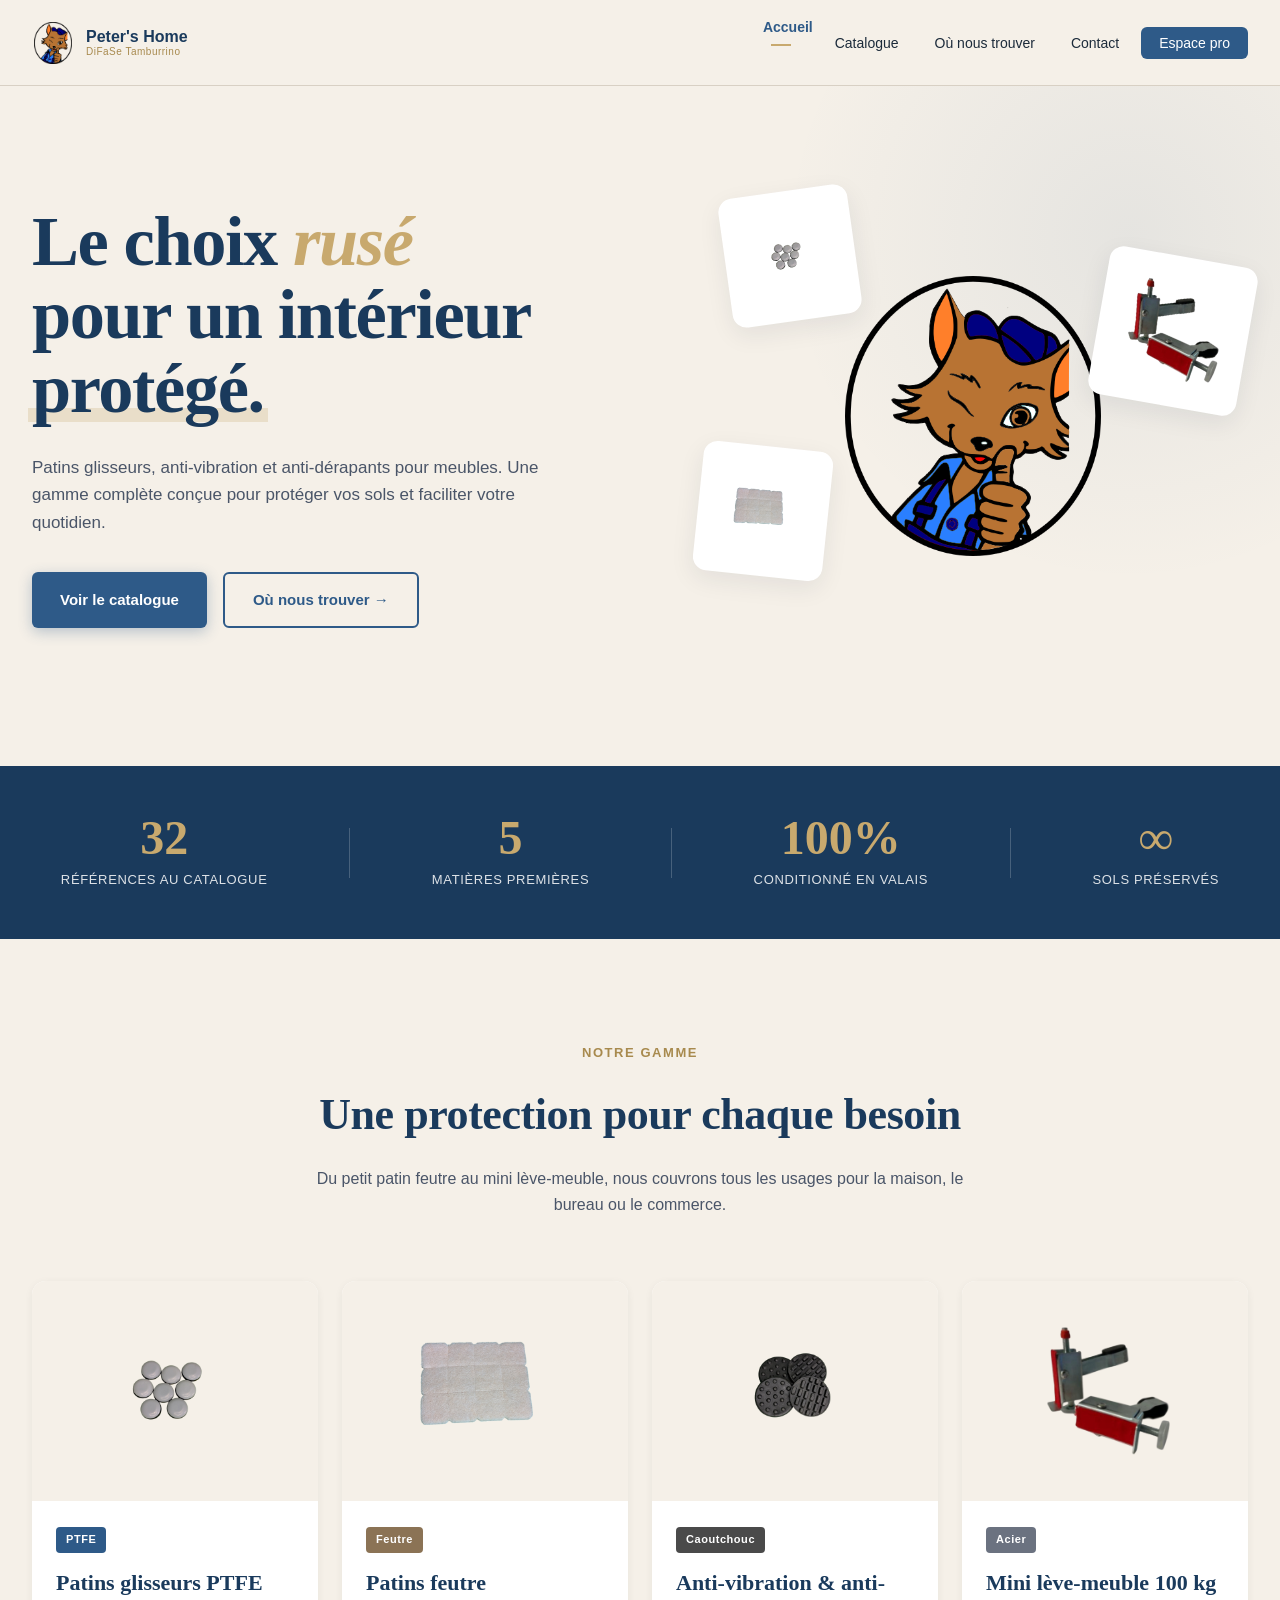
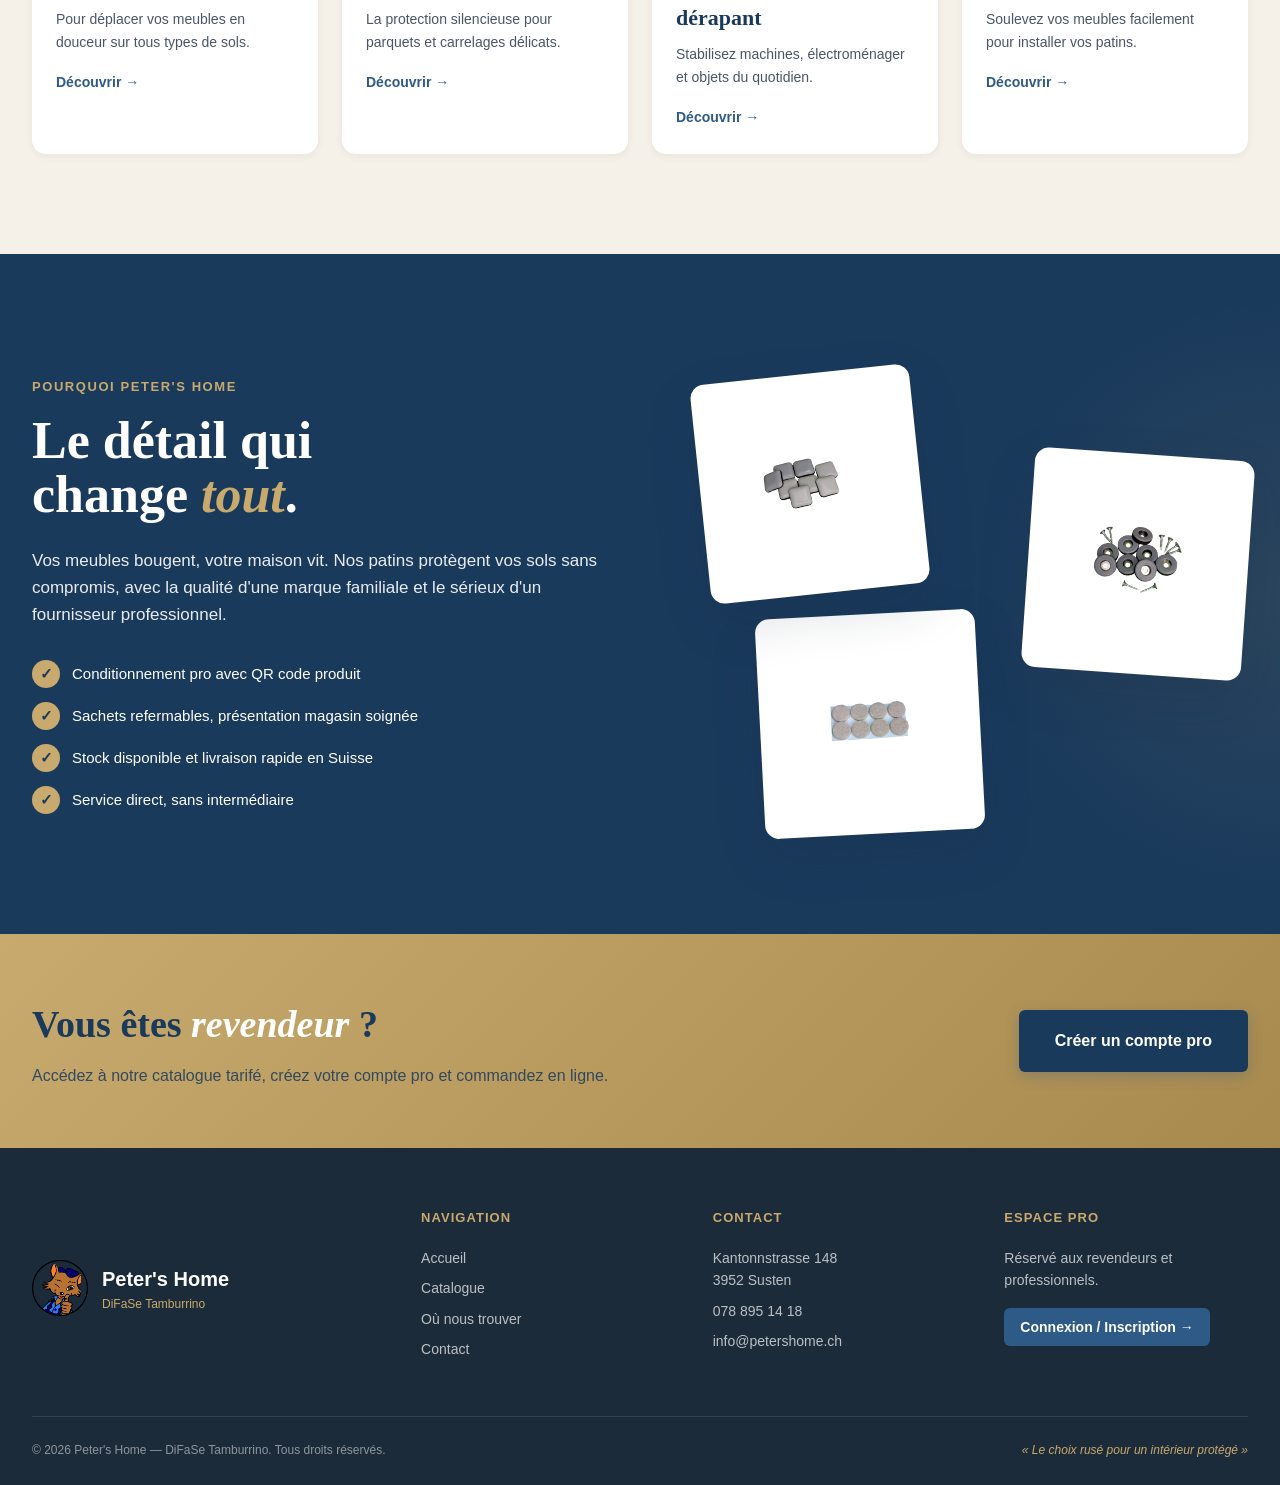
==== index.html @ 97f41632 "Premier envoie du site Peter's Home" ====
<!DOCTYPE html>
<html lang="fr">
<head>
<meta charset="UTF-8">
<meta name="viewport" content="width=device-width, initial-scale=1.0">
<title>Peter's Home — Le choix rusé pour un intérieur protégé</title>
<meta name="description" content="Peter's Home : patins glisseurs, anti-vibration et anti-dérapants pour meubles. Protection des sols, fabriqués en Suisse.">
<link rel="icon" type="image/png" href="img/logo.png">
<link rel="stylesheet" href="styles.css">
</head>
<body>

<!-- NAV -->
<nav class="nav">
  <a href="index.html" class="nav__brand">
    <img src="img/logo.png" alt="Peter's Home" class="nav__logo">
    <div class="nav__brand-text">
      <span class="nav__title">Peter's Home</span>
      <span class="nav__subtitle">DiFaSe Tamburrino</span>
    </div>
  </a>
  <ul class="nav__menu">
    <li><a href="index.html" class="nav__link nav__link--active">Accueil</a></li>
    <li><a href="catalogue.html" class="nav__link">Catalogue</a></li>
    <li><a href="ou-nous-trouver.html" class="nav__link">Où nous trouver</a></li>
    <li><a href="contact.html" class="nav__link">Contact</a></li>
    <li><a href="pro.html" class="nav__link nav__link--pro">Espace pro</a></li>
  </ul>
  <button class="nav__burger" aria-label="Menu">
    <span></span><span></span><span></span>
  </button>
</nav>

<!-- HERO -->
<section class="hero">
  <div class="hero__bg-shape"></div>
  <div class="hero__container">
    <div class="hero__content">
      <h1 class="hero__title">
        Le choix <em>rusé</em><br>
        pour un intérieur<br>
        <span class="hero__title-accent">protégé.</span>
      </h1>
      <p class="hero__desc">
        Patins glisseurs, anti-vibration et anti-dérapants pour meubles.
        Une gamme complète conçue pour protéger vos sols et faciliter votre quotidien.
      </p>
      <div class="hero__cta">
        <a href="catalogue.html" class="btn btn--primary">Voir le catalogue</a>
        <a href="ou-nous-trouver.html" class="btn btn--ghost">Où nous trouver →</a>
      </div>
    </div>
    <div class="hero__visual">
      <div class="hero__fox">
        <img src="img/logo.png" alt="Mascotte Peter's Home">
      </div>
      <div class="hero__product hero__product--1">
        <img src="img/020.png" alt="">
      </div>
      <div class="hero__product hero__product--2">
        <img src="img/440.png" alt="">
      </div>
      <div class="hero__product hero__product--3">
        <img src="img/700.png" alt="">
      </div>
    </div>
  </div>
</section>

<!-- STATS / TRUST -->
<section class="trust">
  <div class="trust__container">
    <div class="trust__item">
      <div class="trust__number">32</div>
      <div class="trust__label">Références au catalogue</div>
    </div>
    <div class="trust__divider"></div>
    <div class="trust__item">
      <div class="trust__number">5</div>
      <div class="trust__label">Matières premières</div>
    </div>
    <div class="trust__divider"></div>
    <div class="trust__item">
      <div class="trust__number">100%</div>
      <div class="trust__label">Conditionné en Valais</div>
    </div>
    <div class="trust__divider"></div>
    <div class="trust__item">
      <div class="trust__number">∞</div>
      <div class="trust__label">Sols préservés</div>
    </div>
  </div>
</section>

<!-- CATEGORIES -->
<section class="categories">
  <div class="categories__container">
    <header class="section-header">
      <span class="section-header__eyebrow">Notre gamme</span>
      <h2 class="section-header__title">Une protection pour chaque besoin</h2>
      <p class="section-header__desc">
        Du petit patin feutre au mini lève-meuble, nous couvrons tous les usages
        pour la maison, le bureau ou le commerce.
      </p>
    </header>

    <div class="cat-grid">
      <a href="catalogue.html#ptfe" class="cat-card">
        <div class="cat-card__image">
          <img src="img/020.png" alt="">
        </div>
        <div class="cat-card__content">
          <span class="cat-card__tag cat-card__tag--ptfe">PTFE</span>
          <h3 class="cat-card__title">Patins glisseurs PTFE</h3>
          <p class="cat-card__desc">Pour déplacer vos meubles en douceur sur tous types de sols.</p>
          <span class="cat-card__link">Découvrir →</span>
        </div>
      </a>

      <a href="catalogue.html#feutre" class="cat-card">
        <div class="cat-card__image">
          <img src="img/440.png" alt="">
        </div>
        <div class="cat-card__content">
          <span class="cat-card__tag cat-card__tag--feutre">Feutre</span>
          <h3 class="cat-card__title">Patins feutre</h3>
          <p class="cat-card__desc">La protection silencieuse pour parquets et carrelages délicats.</p>
          <span class="cat-card__link">Découvrir →</span>
        </div>
      </a>

      <a href="catalogue.html#protection" class="cat-card">
        <div class="cat-card__image">
          <img src="img/635.png" alt="">
        </div>
        <div class="cat-card__content">
          <span class="cat-card__tag cat-card__tag--caoutchouc">Caoutchouc</span>
          <h3 class="cat-card__title">Anti-vibration & anti-dérapant</h3>
          <p class="cat-card__desc">Stabilisez machines, électroménager et objets du quotidien.</p>
          <span class="cat-card__link">Découvrir →</span>
        </div>
      </a>

      <a href="catalogue.html#accessoires" class="cat-card">
        <div class="cat-card__image">
          <img src="img/700.png" alt="">
        </div>
        <div class="cat-card__content">
          <span class="cat-card__tag cat-card__tag--acier">Acier</span>
          <h3 class="cat-card__title">Mini lève-meuble 100 kg</h3>
          <p class="cat-card__desc">Soulevez vos meubles facilement pour installer vos patins.</p>
          <span class="cat-card__link">Découvrir →</span>
        </div>
      </a>
    </div>
  </div>
</section>

<!-- WHY -->
<section class="why">
  <div class="why__container">
    <div class="why__content">
      <span class="section-header__eyebrow section-header__eyebrow--light">Pourquoi Peter's Home</span>
      <h2 class="why__title">Le détail qui<br>change <em>tout</em>.</h2>
      <p class="why__desc">
        Vos meubles bougent, votre maison vit. Nos patins protègent vos sols sans compromis,
        avec la qualité d'une marque familiale et le sérieux d'un fournisseur professionnel.
      </p>
      <ul class="why__list">
        <li><span class="why__check">✓</span> Conditionnement pro avec QR code produit</li>
        <li><span class="why__check">✓</span> Sachets refermables, présentation magasin soignée</li>
        <li><span class="why__check">✓</span> Stock disponible et livraison rapide en Suisse</li>
        <li><span class="why__check">✓</span> Service direct, sans intermédiaire</li>
      </ul>
    </div>
    <div class="why__visual">
      <div class="why__visual-card why__visual-card--1">
        <img src="img/130.png" alt="Patins glisseurs carrés">
      </div>
      <div class="why__visual-card why__visual-card--2">
        <img src="img/125.png" alt="Patins à visser">
      </div>
      <div class="why__visual-card why__visual-card--3">
        <img src="img/417.png" alt="Patins feutre">
      </div>
    </div>
  </div>
</section>

<!-- CTA -->
<section class="cta-band">
  <div class="cta-band__container">
    <div class="cta-band__content">
      <h2 class="cta-band__title">Vous êtes <span class="cta-band__highlight">revendeur</span> ?</h2>
      <p class="cta-band__desc">
        Accédez à notre catalogue tarifé, créez votre compte pro et commandez en ligne.
      </p>
    </div>
    <a href="pro.html" class="btn btn--primary btn--large">Créer un compte pro</a>
  </div>
</section>

<!-- FOOTER -->
<footer class="footer">
  <div class="footer__container">
    <div class="footer__brand">
      <img src="img/logo.png" alt="" class="footer__logo">
      <div>
        <div class="footer__brand-name">Peter's Home</div>
        <div class="footer__brand-sub">DiFaSe Tamburrino</div>
      </div>
    </div>
    <div class="footer__col">
      <h4 class="footer__col-title">Navigation</h4>
      <a href="index.html">Accueil</a>
      <a href="catalogue.html">Catalogue</a>
      <a href="ou-nous-trouver.html">Où nous trouver</a>
      <a href="contact.html">Contact</a>
    </div>
    <div class="footer__col">
      <h4 class="footer__col-title">Contact</h4>
      <p>Kantonnstrasse 148<br>3952 Susten</p>
      <p>078 895 14 18</p>
      <a href="mailto:info@petershome.ch">info@petershome.ch</a>
    </div>
    <div class="footer__col">
      <h4 class="footer__col-title">Espace pro</h4>
      <p>Réservé aux revendeurs et professionnels.</p>
      <a href="pro.html" class="footer__pro-btn">Connexion / Inscription →</a>
    </div>
  </div>
  <div class="footer__bottom">
    <p>© 2026 Peter's Home — DiFaSe Tamburrino. Tous droits réservés.</p>
    <p class="footer__tagline">« Le choix rusé pour un intérieur protégé »</p>
  </div>
</footer>

<script src="script.js"></script>
</body>
</html>
---- styles.css ----
/* ============================================
   PETER'S HOME — Site web
   Charte : bleu, beige, accent or — touche renarde
   ============================================ */

/* ===== Variables ===== */
:root {
  --bleu:        #2E5A88;
  --bleu-fonce:  #1A3A5C;
  --bleu-clair:  #4A7BB0;
  --beige:       #F5F0E8;
  --beige-2:     #EDE8DE;
  --or:          #C8A96E;
  --or-fonce:    #A88A4E;
  --texte:       #1C2B3A;
  --texte-2:     #4A5568;
  --gris-ligne:  #D8D0C4;
  --blanc:       #FFFFFF;
  --orange-fox:  #E8731F;
  --noir-fox:    #1A1A1A;

  --font-display: 'Georgia', 'Playfair Display', serif;
  --font-body: -apple-system, BlinkMacSystemFont, 'Segoe UI', sans-serif;

  --radius:      6px;
  --radius-lg:   14px;
  --shadow-sm:   0 2px 8px rgba(28, 43, 58, 0.06);
  --shadow:      0 8px 24px rgba(28, 43, 58, 0.08);
  --shadow-lg:   0 20px 50px rgba(28, 43, 58, 0.15);
}

/* ===== Reset ===== */
*, *::before, *::after { box-sizing: border-box; margin: 0; padding: 0; }

html { scroll-behavior: smooth; }

body {
  font-family: var(--font-body);
  color: var(--texte);
  background: var(--beige);
  line-height: 1.6;
  overflow-x: hidden;
}

img { max-width: 100%; height: auto; display: block; }
a { color: inherit; text-decoration: none; }
ul { list-style: none; }
button { font: inherit; cursor: pointer; border: none; background: none; }

/* ===== NAVBAR ===== */
.nav {
  position: sticky;
  top: 0;
  z-index: 100;
  background: rgba(245, 240, 232, 0.95);
  backdrop-filter: blur(12px);
  -webkit-backdrop-filter: blur(12px);
  border-bottom: 1px solid var(--gris-ligne);
  padding: 14px 32px;
  display: flex;
  align-items: center;
  justify-content: space-between;
}

.nav__brand {
  display: flex;
  align-items: center;
  gap: 12px;
}

.nav__logo {
  width: 42px;
  height: 42px;
  object-fit: contain;
}

.nav__brand-text { display: flex; flex-direction: column; line-height: 1.1; }
.nav__title { font-weight: 700; font-size: 16px; color: var(--bleu-fonce); }
.nav__subtitle { font-size: 10px; color: var(--or-fonce); letter-spacing: 0.05em; }

.nav__menu {
  display: flex;
  gap: 8px;
  align-items: center;
}

.nav__link {
  padding: 8px 14px;
  font-size: 14px;
  font-weight: 500;
  color: var(--texte);
  border-radius: var(--radius);
  transition: all 0.2s;
}

.nav__link:hover { background: var(--beige-2); color: var(--bleu); }
.nav__link--active { color: var(--bleu); font-weight: 600; }
.nav__link--active::after {
  content: '';
  display: block;
  width: 20px;
  height: 2px;
  background: var(--or);
  margin: 4px auto 0;
}

.nav__link--pro {
  background: var(--bleu);
  color: var(--blanc) !important;
  padding: 8px 18px;
}
.nav__link--pro:hover { background: var(--bleu-fonce); }

.nav__burger { display: none; }

/* ===== HERO ===== */
.hero {
  position: relative;
  overflow: hidden;
  padding: 80px 32px 100px;
}

.hero__bg-shape {
  position: absolute;
  top: -200px;
  right: -200px;
  width: 700px;
  height: 700px;
  background: radial-gradient(circle, rgba(46, 90, 136, 0.08) 0%, transparent 70%);
  border-radius: 50%;
  z-index: 0;
}

.hero__container {
  max-width: 1280px;
  margin: 0 auto;
  display: grid;
  grid-template-columns: 1.1fr 1fr;
  gap: 60px;
  align-items: center;
  position: relative;
  z-index: 1;
}

.hero__eyebrow {
  display: inline-block;
  font-size: 13px;
  font-weight: 600;
  color: var(--or-fonce);
  letter-spacing: 0.1em;
  text-transform: uppercase;
  margin-bottom: 24px;
  animation: fadeUp 0.6s ease-out;
}

.hero__title {
  font-family: var(--font-display);
  font-size: clamp(38px, 5.5vw, 72px);
  line-height: 1.05;
  font-weight: 700;
  color: var(--bleu-fonce);
  margin-bottom: 28px;
  letter-spacing: -0.02em;
  animation: fadeUp 0.7s ease-out 0.1s both;
}

.hero__title em {
  font-style: italic;
  color: var(--or);
}

.hero__title-accent {
  position: relative;
  display: inline-block;
}

.hero__title-accent::after {
  content: '';
  position: absolute;
  bottom: 4px;
  left: -4px;
  right: -4px;
  height: 14px;
  background: var(--or);
  opacity: 0.25;
  z-index: -1;
}

.hero__desc {
  font-size: 17px;
  color: var(--texte-2);
  max-width: 520px;
  margin-bottom: 36px;
  animation: fadeUp 0.7s ease-out 0.2s both;
}

.hero__cta {
  display: flex;
  gap: 16px;
  flex-wrap: wrap;
  animation: fadeUp 0.7s ease-out 0.3s both;
}

.btn {
  display: inline-flex;
  align-items: center;
  justify-content: center;
  padding: 14px 28px;
  font-size: 15px;
  font-weight: 600;
  border-radius: var(--radius);
  transition: all 0.2s;
  cursor: pointer;
}

.btn--primary {
  background: var(--bleu);
  color: var(--blanc);
  box-shadow: 0 4px 14px rgba(46, 90, 136, 0.3);
}
.btn--primary:hover {
  background: var(--bleu-fonce);
  transform: translateY(-2px);
  box-shadow: 0 8px 20px rgba(46, 90, 136, 0.35);
}

.btn--ghost {
  background: transparent;
  color: var(--bleu);
  border: 2px solid var(--bleu);
}
.btn--ghost:hover { background: var(--bleu); color: var(--blanc); }

.btn--large { padding: 18px 36px; font-size: 16px; }

/* Hero visual */
.hero__visual {
  position: relative;
  height: 500px;
  animation: fadeUp 0.8s ease-out 0.4s both;
}

.hero__fox {
  position: absolute;
  top: 50%;
  left: 50%;
  width: 280px;
  height: 280px;
  transform: translate(-50%, -50%);
  z-index: 2;
  animation: floatLogo 6s ease-in-out infinite;
}

.hero__fox img { width: 100%; height: 100%; object-fit: contain; }

.hero__product {
  position: absolute;
  background: var(--blanc);
  border-radius: var(--radius-lg);
  padding: 18px;
  box-shadow: var(--shadow);
  width: 130px;
  height: 130px;
  display: flex;
  align-items: center;
  justify-content: center;
  z-index: 3;
}
.hero__product img {
  max-width: 100%;
  max-height: 100%;
  object-fit: contain;
}

.hero__product--1 {
  top: 5%;
  left: 5%;
  transform: rotate(-8deg);
  animation: floatA 5s ease-in-out infinite;
}

.hero__product--2 {
  bottom: 18%;
  left: 0;
  transform: rotate(6deg);
  animation: floatB 5.5s ease-in-out infinite;
}

.hero__product--3 {
  top: 18%;
  right: 0;
  width: 150px;
  height: 150px;
  transform: rotate(10deg);
  animation: floatC 5s ease-in-out infinite;
}

@keyframes fadeUp {
  from { opacity: 0; transform: translateY(20px); }
  to { opacity: 1; transform: translateY(0); }
}
@keyframes floatLogo {
  0%, 100% { transform: translate(-50%, -50%) rotate(0deg); }
  50% { transform: translate(-50%, -55%) rotate(2deg); }
}
@keyframes floatA {
  0%, 100% { transform: rotate(-8deg) translateY(0); }
  50% { transform: rotate(-8deg) translateY(-12px); }
}
@keyframes floatB {
  0%, 100% { transform: rotate(6deg) translateY(0); }
  50% { transform: rotate(6deg) translateY(-10px); }
}
@keyframes floatC {
  0%, 100% { transform: rotate(10deg) translateY(0); }
  50% { transform: rotate(10deg) translateY(-14px); }
}

/* ===== TRUST ===== */
.trust {
  background: var(--bleu-fonce);
  padding: 48px 32px;
  color: var(--blanc);
}

.trust__container {
  max-width: 1280px;
  margin: 0 auto;
  display: flex;
  align-items: center;
  justify-content: space-around;
  gap: 24px;
}

.trust__item { text-align: center; }
.trust__number {
  font-family: var(--font-display);
  font-size: 48px;
  font-weight: 700;
  color: var(--or);
  line-height: 1;
}
.trust__label {
  font-size: 13px;
  color: var(--blanc);
  margin-top: 8px;
  opacity: 0.85;
  letter-spacing: 0.05em;
  text-transform: uppercase;
}

.trust__divider {
  width: 1px;
  height: 50px;
  background: rgba(255, 255, 255, 0.2);
}

/* ===== SECTION HEADER ===== */
.section-header {
  text-align: center;
  max-width: 700px;
  margin: 0 auto 64px;
}

.section-header__eyebrow {
  display: inline-block;
  font-size: 13px;
  font-weight: 600;
  color: var(--or-fonce);
  letter-spacing: 0.12em;
  text-transform: uppercase;
  margin-bottom: 16px;
}
.section-header__eyebrow--light { color: var(--or); }

.section-header__title {
  font-family: var(--font-display);
  font-size: clamp(30px, 4vw, 44px);
  font-weight: 700;
  color: var(--bleu-fonce);
  margin-bottom: 16px;
  letter-spacing: -0.01em;
}

.section-header__desc {
  font-size: 16px;
  color: var(--texte-2);
}

/* ===== CATEGORIES ===== */
.categories { padding: 100px 32px; }
.categories__container { max-width: 1280px; margin: 0 auto; }

.cat-grid {
  display: grid;
  grid-template-columns: repeat(auto-fit, minmax(260px, 1fr));
  gap: 24px;
}

.cat-card {
  background: var(--blanc);
  border-radius: var(--radius-lg);
  overflow: hidden;
  transition: all 0.3s;
  box-shadow: var(--shadow-sm);
  display: flex;
  flex-direction: column;
}

.cat-card:hover {
  transform: translateY(-6px);
  box-shadow: var(--shadow-lg);
}

.cat-card__image {
  background: var(--beige);
  padding: 36px;
  display: flex;
  align-items: center;
  justify-content: center;
  height: 220px;
}

.cat-card__image img {
  max-width: 100%;
  max-height: 100%;
  object-fit: contain;
  transition: transform 0.4s;
}

.cat-card:hover .cat-card__image img {
  transform: scale(1.08) rotate(3deg);
}

.cat-card__content { padding: 24px; }

.cat-card__tag {
  display: inline-block;
  font-size: 11px;
  font-weight: 700;
  padding: 4px 10px;
  border-radius: 4px;
  color: var(--blanc);
  letter-spacing: 0.05em;
  margin-bottom: 12px;
}
.cat-card__tag--ptfe { background: var(--bleu); }
.cat-card__tag--feutre { background: #8B7355; }
.cat-card__tag--caoutchouc { background: #4A4A4A; }
.cat-card__tag--acier { background: #6B7280; }

.cat-card__title {
  font-family: var(--font-display);
  font-size: 22px;
  font-weight: 700;
  color: var(--bleu-fonce);
  margin-bottom: 8px;
}

.cat-card__desc {
  font-size: 14px;
  color: var(--texte-2);
  margin-bottom: 16px;
}

.cat-card__link {
  font-size: 14px;
  font-weight: 600;
  color: var(--bleu);
  transition: gap 0.2s;
}
.cat-card:hover .cat-card__link { color: var(--or-fonce); }

/* ===== WHY ===== */
.why {
  background: var(--bleu-fonce);
  color: var(--blanc);
  padding: 100px 32px;
  position: relative;
  overflow: hidden;
}

.why::before {
  content: '';
  position: absolute;
  top: 50%;
  right: -300px;
  width: 600px;
  height: 600px;
  background: radial-gradient(circle, rgba(200, 169, 110, 0.1) 0%, transparent 70%);
  border-radius: 50%;
  transform: translateY(-50%);
}

.why__container {
  max-width: 1280px;
  margin: 0 auto;
  display: grid;
  grid-template-columns: 1fr 1fr;
  gap: 80px;
  align-items: center;
  position: relative;
}

.why__title {
  font-family: var(--font-display);
  font-size: clamp(32px, 4.5vw, 52px);
  font-weight: 700;
  margin-bottom: 24px;
  line-height: 1.05;
}
.why__title em { color: var(--or); font-style: italic; }

.why__desc {
  font-size: 17px;
  margin-bottom: 32px;
  opacity: 0.9;
}

.why__list { display: flex; flex-direction: column; gap: 14px; }
.why__list li {
  display: flex;
  align-items: center;
  gap: 12px;
  font-size: 15px;
}

.why__check {
  width: 28px;
  height: 28px;
  background: var(--or);
  color: var(--bleu-fonce);
  border-radius: 50%;
  display: flex;
  align-items: center;
  justify-content: center;
  font-weight: 700;
  flex-shrink: 0;
}

.why__visual {
  position: relative;
  height: 480px;
}

.why__visual-card {
  position: absolute;
  background: var(--blanc);
  border-radius: var(--radius-lg);
  padding: 24px;
  box-shadow: var(--shadow-lg);
  width: 220px;
  height: 220px;
  display: flex;
  align-items: center;
  justify-content: center;
}

.why__visual-card img { max-width: 100%; max-height: 100%; object-fit: contain; }

.why__visual-card--1 { top: 20px; left: 20px; transform: rotate(-6deg); z-index: 2; }
.why__visual-card--2 { top: 100px; right: 0; transform: rotate(4deg); z-index: 3; }
.why__visual-card--3 { bottom: 0; left: 80px; transform: rotate(-3deg); z-index: 1; }

/* ===== CTA BAND ===== */
.cta-band {
  background: linear-gradient(135deg, var(--or) 0%, var(--or-fonce) 100%);
  padding: 60px 32px;
}

.cta-band__container {
  max-width: 1280px;
  margin: 0 auto;
  display: flex;
  align-items: center;
  justify-content: space-between;
  gap: 32px;
  flex-wrap: wrap;
}

.cta-band__title {
  font-family: var(--font-display);
  font-size: clamp(26px, 3.5vw, 38px);
  font-weight: 700;
  color: var(--bleu-fonce);
  margin-bottom: 8px;
}
.cta-band__highlight { color: var(--blanc); font-style: italic; }

.cta-band__desc {
  font-size: 16px;
  color: var(--bleu-fonce);
  opacity: 0.85;
}

.cta-band .btn--primary {
  background: var(--bleu-fonce);
}
.cta-band .btn--primary:hover { background: var(--texte); }

/* ===== FOOTER ===== */
.footer {
  background: var(--texte);
  color: var(--blanc);
  padding: 60px 32px 24px;
}

.footer__container {
  max-width: 1280px;
  margin: 0 auto;
  display: grid;
  grid-template-columns: 1.4fr 1fr 1fr 1fr;
  gap: 48px;
  padding-bottom: 48px;
  border-bottom: 1px solid rgba(255, 255, 255, 0.1);
}

.footer__brand { display: flex; align-items: center; gap: 14px; }
.footer__logo { width: 56px; height: 56px; }
.footer__brand-name { font-weight: 700; font-size: 20px; }
.footer__brand-sub { font-size: 12px; color: var(--or); }

.footer__col h4, .footer__col-title {
  font-size: 13px;
  font-weight: 700;
  letter-spacing: 0.08em;
  text-transform: uppercase;
  margin-bottom: 18px;
  color: var(--or);
}

.footer__col a, .footer__col p {
  display: block;
  color: rgba(255, 255, 255, 0.7);
  margin-bottom: 8px;
  font-size: 14px;
  transition: color 0.2s;
}
.footer__col a:hover { color: var(--or); }

.footer__pro-btn {
  display: inline-block !important;
  margin-top: 8px;
  padding: 8px 16px;
  background: var(--bleu);
  color: var(--blanc) !important;
  border-radius: var(--radius);
  font-weight: 600;
}
.footer__pro-btn:hover { background: var(--bleu-clair) !important; color: var(--blanc) !important; }

.footer__bottom {
  max-width: 1280px;
  margin: 0 auto;
  display: flex;
  justify-content: space-between;
  align-items: center;
  padding-top: 24px;
  font-size: 12px;
  color: rgba(255, 255, 255, 0.5);
  flex-wrap: wrap;
  gap: 12px;
}

.footer__tagline {
  font-style: italic;
  color: var(--or);
}

/* ===== RESPONSIVE ===== */
@media (max-width: 900px) {
  .hero__container { grid-template-columns: 1fr; }
  .hero__visual { height: 380px; max-width: 400px; margin: 0 auto; }
  .why__container { grid-template-columns: 1fr; gap: 60px; }
  .why__visual { height: 360px; max-width: 400px; margin: 0 auto; }
  .footer__container { grid-template-columns: 1fr 1fr; }
}

@media (max-width: 720px) {
  .nav { padding: 12px 20px; }
  .nav__menu {
    position: fixed;
    inset: 60px 0 0 0;
    background: var(--beige);
    flex-direction: column;
    padding: 32px;
    gap: 4px;
    transform: translateX(100%);
    transition: transform 0.3s;
  }
  .nav__menu.is-open { transform: translateX(0); }
  .nav__link { display: block; padding: 14px; width: 100%; }
  .nav__burger {
    display: flex;
    flex-direction: column;
    gap: 4px;
    padding: 8px;
  }
  .nav__burger span {
    width: 22px;
    height: 2px;
    background: var(--texte);
    transition: all 0.2s;
  }
  .hero { padding: 60px 20px 80px; }
  .trust__container { flex-wrap: wrap; gap: 32px; }
  .trust__divider { display: none; }
  .categories, .why { padding: 70px 20px; }
  .cta-band__container { flex-direction: column; text-align: center; }
  .footer__container { grid-template-columns: 1fr; gap: 32px; }
  .footer__bottom { flex-direction: column; text-align: center; }
}
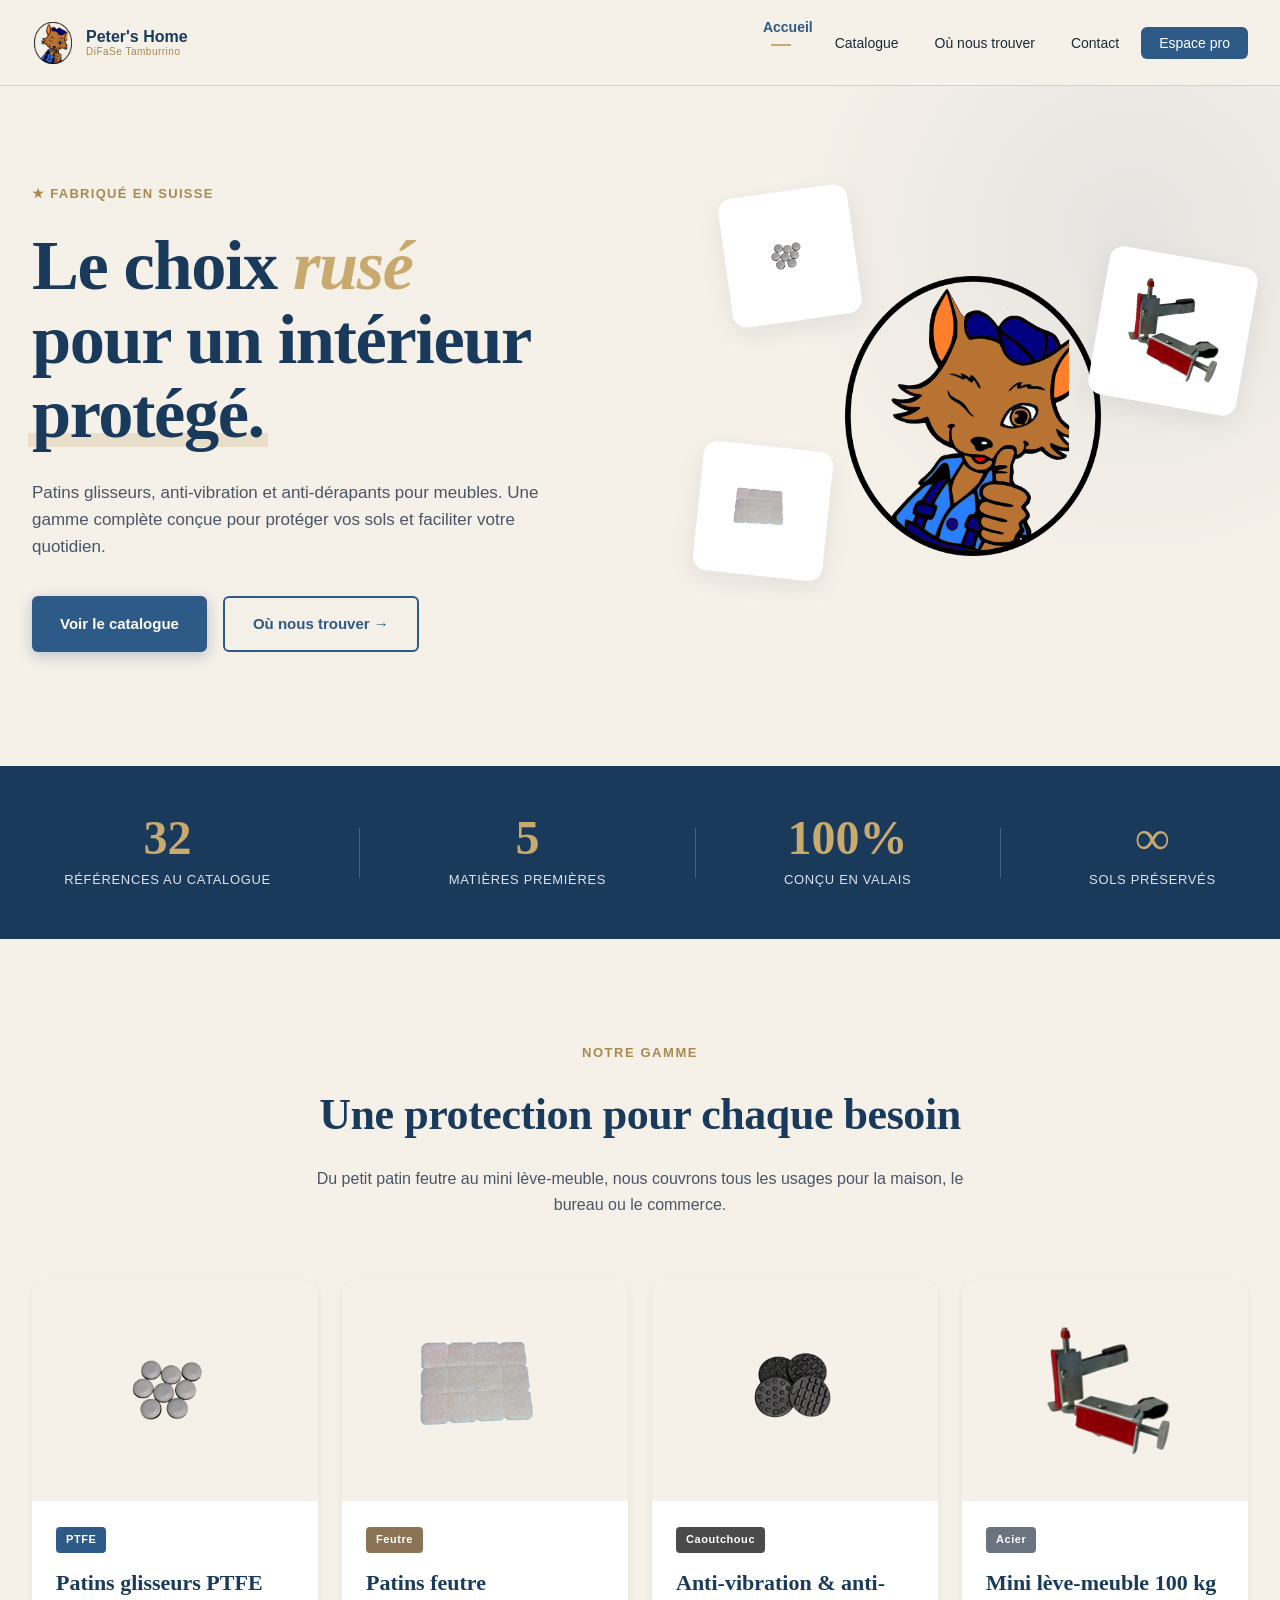
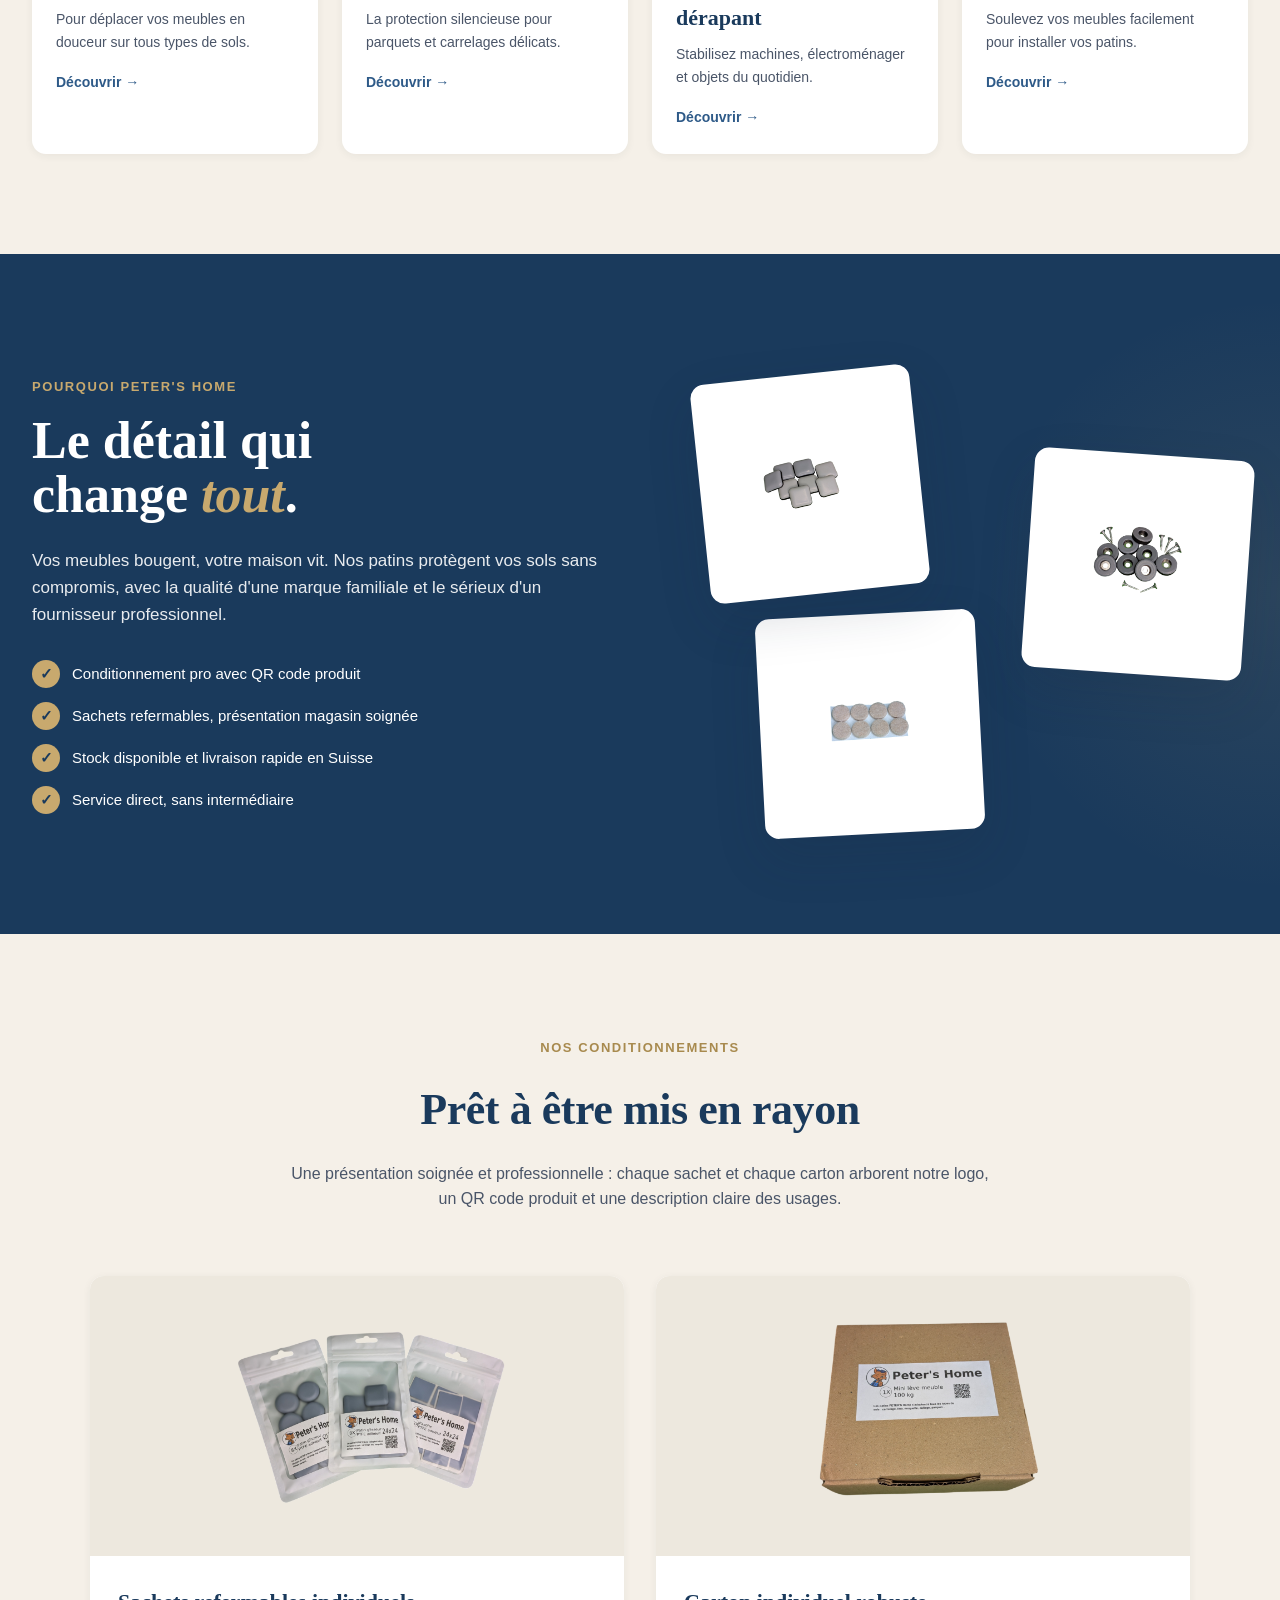
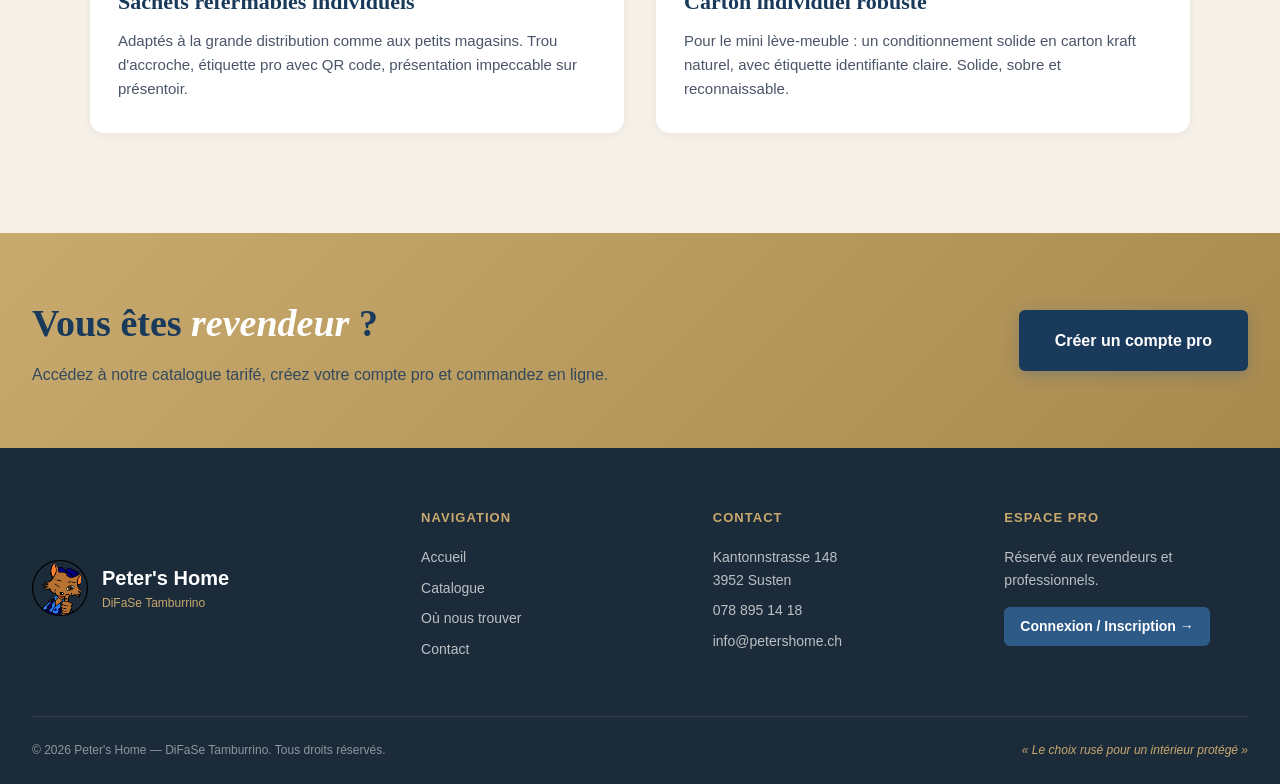
==== commit 0081ffe2: "Ajout de la section conditionnements sur l'acceuil" ====
--- a/index.html
+++ b/index.html
@@ -36,6 +36,7 @@
   <div class="hero__bg-shape"></div>
   <div class="hero__container">
     <div class="hero__content">
+      <span class="hero__eyebrow">★ Fabriqué en Suisse</span>
       <h1 class="hero__title">
         Le choix <em>rusé</em><br>
         pour un intérieur<br>
@@ -82,7 +83,7 @@
     <div class="trust__divider"></div>
     <div class="trust__item">
       <div class="trust__number">100%</div>
-      <div class="trust__label">Conditionné en Valais</div>
+      <div class="trust__label">Conçu en Valais</div>
     </div>
     <div class="trust__divider"></div>
     <div class="trust__item">
@@ -187,6 +188,48 @@
   </div>
 </section>
 
+<!-- CONDITIONNEMENTS -->
+<section class="packaging">
+  <div class="packaging__container">
+    <header class="section-header">
+      <span class="section-header__eyebrow">Nos conditionnements</span>
+      <h2 class="section-header__title">Prêt à être mis en rayon</h2>
+      <p class="section-header__desc">
+        Une présentation soignée et professionnelle : chaque sachet et chaque carton
+        arborent notre logo, un QR code produit et une description claire des usages.
+      </p>
+    </header>
+
+    <div class="packaging__grid">
+      <article class="packaging__card">
+        <div class="packaging__image">
+          <img src="img/packets.png" alt="Sachets refermables Peter's Home">
+        </div>
+        <div class="packaging__text">
+          <h3>Sachets refermables individuels</h3>
+          <p>
+            Adaptés à la grande distribution comme aux petits magasins. Trou d'accroche,
+            étiquette pro avec QR code, présentation impeccable sur présentoir.
+          </p>
+        </div>
+      </article>
+
+      <article class="packaging__card">
+        <div class="packaging__image">
+          <img src="img/carton_700.png" alt="Carton du mini lève-meuble">
+        </div>
+        <div class="packaging__text">
+          <h3>Carton individuel robuste</h3>
+          <p>
+            Pour le mini lève-meuble : un conditionnement solide en carton kraft naturel,
+            avec étiquette identifiante claire. Solide, sobre et reconnaissable.
+          </p>
+        </div>
+      </article>
+    </div>
+  </div>
+</section>
+
 <!-- CTA -->
 <section class="cta-band">
   <div class="cta-band__container">
--- a/styles.css
+++ b/styles.css
@@ -561,6 +561,83 @@
 .why__visual-card--1 { top: 20px; left: 20px; transform: rotate(-6deg); z-index: 2; }
 .why__visual-card--2 { top: 100px; right: 0; transform: rotate(4deg); z-index: 3; }
 .why__visual-card--3 { bottom: 0; left: 80px; transform: rotate(-3deg); z-index: 1; }
+
+/* ===== CONDITIONNEMENTS ===== */
+.packaging {
+  padding: 100px 32px;
+  background: var(--beige);
+}
+
+.packaging__container {
+  max-width: 1100px;
+  margin: 0 auto;
+}
+
+.packaging__grid {
+  display: grid;
+  grid-template-columns: 1fr 1fr;
+  gap: 32px;
+}
+
+.packaging__card {
+  background: var(--blanc);
+  border-radius: var(--radius-lg);
+  overflow: hidden;
+  box-shadow: var(--shadow-sm);
+  transition: all 0.3s;
+}
+
+.packaging__card:hover {
+  transform: translateY(-6px);
+  box-shadow: var(--shadow-lg);
+}
+
+.packaging__image {
+  background: var(--beige-2);
+  padding: 40px;
+  height: 280px;
+  display: flex;
+  align-items: center;
+  justify-content: center;
+}
+
+.packaging__image img {
+  max-width: 100%;
+  max-height: 100%;
+  object-fit: contain;
+}
+
+.packaging__text {
+  padding: 28px 28px 32px;
+}
+
+.packaging__text h3 {
+  font-family: var(--font-display);
+  font-size: 22px;
+  font-weight: 700;
+  color: var(--bleu-fonce);
+  margin-bottom: 10px;
+}
+
+.packaging__text p {
+  font-size: 15px;
+  color: var(--texte-2);
+  line-height: 1.6;
+}
+
+@media (max-width: 720px) {
+  .packaging {
+    padding: 70px 20px;
+  }
+  .packaging__grid {
+    grid-template-columns: 1fr;
+    gap: 20px;
+  }
+  .packaging__image {
+    height: 220px;
+    padding: 28px;
+  }
+}
 
 /* ===== CTA BAND ===== */
 .cta-band {
